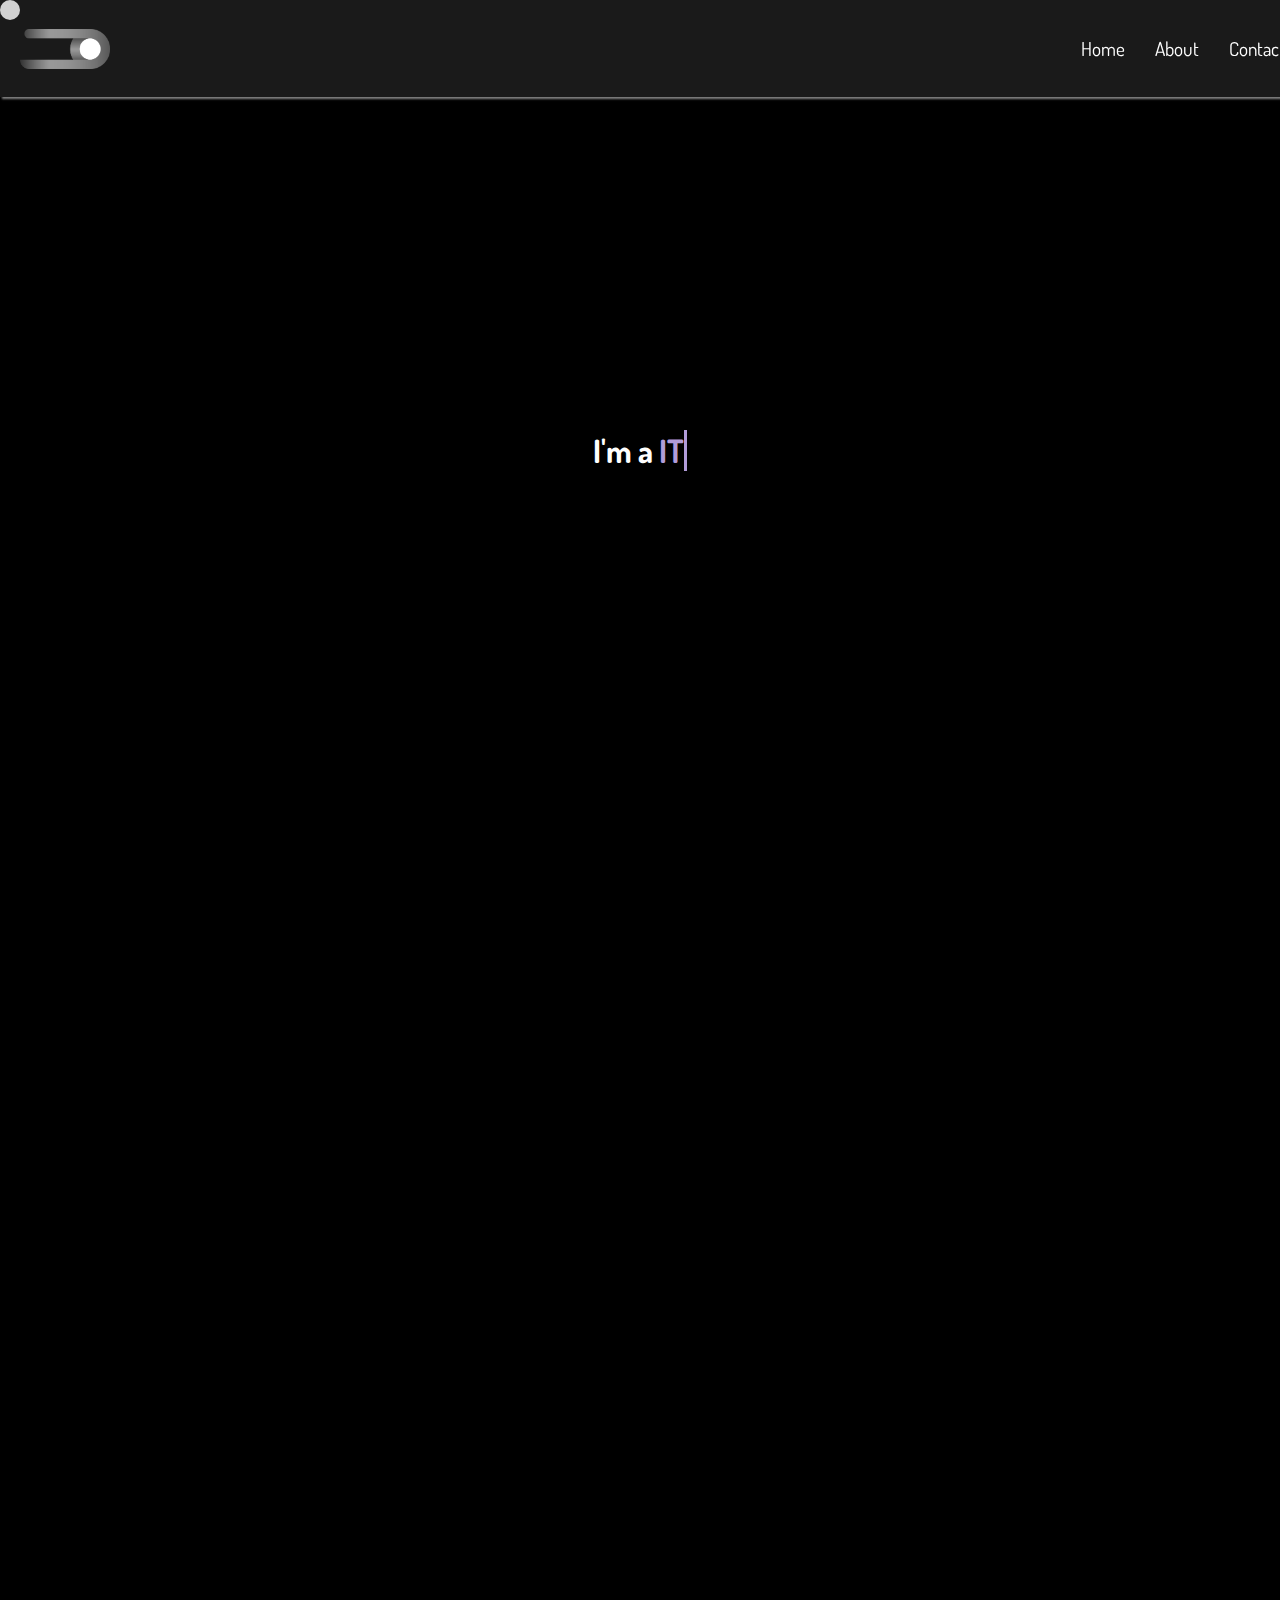
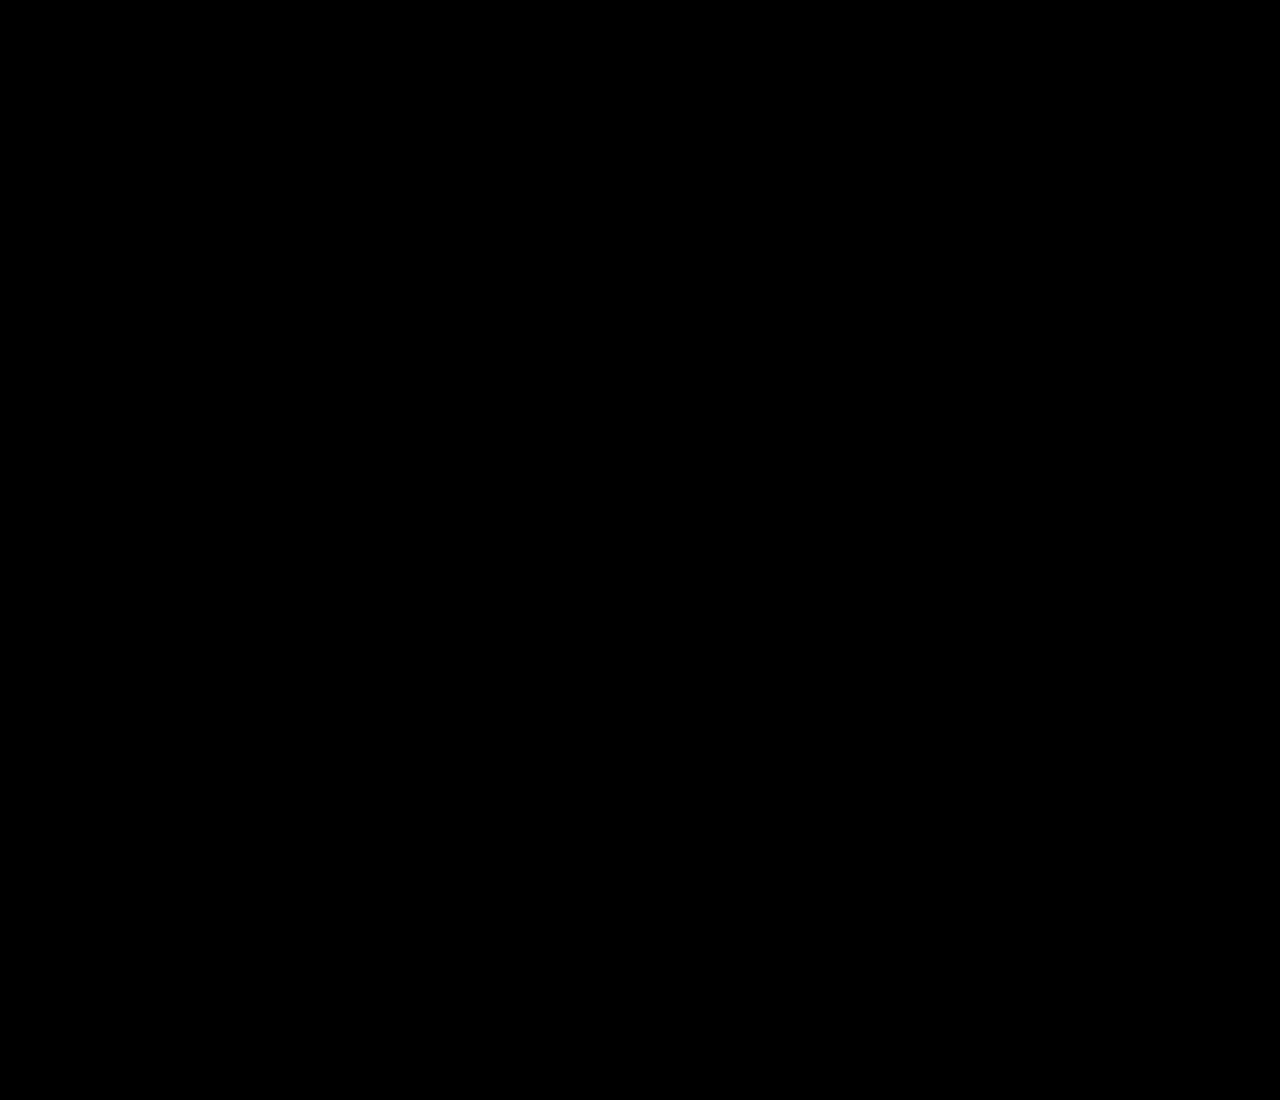
==== index.html @ fe798481 "Update index.html" ====
<!DOCTYPE html>
<html lang="en">
<head>
    <meta charset="UTF-8">
    <meta name="viewport" content="width=device-width, initial-scale=1.0">
    <title>QRN</title>
    <link rel="preconnect" href="https://fonts.googleapis.com">
    <link rel="preconnect" href="https://fonts.gstatic.com" crossorigin>
    <link href="https://fonts.googleapis.com/css2?family=Dosis:wght@200..800&display=swap" rel="stylesheet">
    <link rel="stylesheet" href="styles.css">
</head>
<body>
    <header>
        <img src="Untitled-2.png" alt="QRN Logo" class="logo">
        <nav>
            <ul>
                <li><a href="#section1">Home</a></li>
                <li><a href="#section2">About</a></li>
                <li><a href="#section4">Contact</a></li>
            </ul>
        </nav>
    </header>

    <div class="cursor"></div>

    <section id="section1">
        <div class="content">
            <h1><span class="intro-text">I'm a </span><span class="typing-text"></span></h1>
        </div>
    </section>

    <section id="section2">
        <div class="content">
            <h2>About Us</h2>
            <p>QRN brings you the latest and greatest in gaming technology.</p>
        </div>
    </section>

    <section id="section4">
        <div class="content">
            <h2>Contact Us</h2>
            <p>Get in touch with the QRN team.</p>
        </div>
    </section>

    <script src="scripts.js"></script>
</body>
</html>
---- styles.css ----
body, html {
    margin: 0;
    padding: 0;
    font-family: 'Dosis', sans-serif;
    background: #000; /* Dark background for gaming theme */
    overflow-x: hidden;
}

header {
    background: #1a1a1a;
    color: #fff;
    padding: 20px;
    text-align: center;
    position: fixed;
    width: 100%;
    top: 0;
    z-index: 1000;
    box-shadow: 0 4px 2px -2px gray;
    display: flex;
    align-items: center;
    justify-content: space-between;
}

header .logo {
    height: 40px;
    vertical-align: middle;
    margin-right: 20px;
}

header h1 {
    font-size: 2em;
    margin: 0;
    color: #fff;
}

nav ul {
    list-style: none;
    padding: 0;
    display: flex;
    justify-content: center;
}

nav ul li {
    margin: 0 15px;
}

nav ul li a {
    color: #fff;
    text-decoration: none;
    font-size: 1.2em;
    transition: color 0.3s;
}

nav ul li a:hover {
    color: #f39c12; /* Change color on hover */
}

section {
    height: 100vh;
    display: flex;
    justify-content: center;
    align-items: center;
    transition: background 1s;
    color: #fff;
}

#section1 {
    background: url('background1.jpg') no-repeat center center/cover; /* Background image */
}

#section2 {
    background: url('background2.jpg') no-repeat center center/cover; /* Background image */
}

#section3 {
    background: url('background3.jpg') no-repeat center center/cover; /* Background image */
}

#section4 {
    background: url('background4.jpg') no-repeat center center/cover; /* Background image */
}

.content {
    text-align: center;
}

.content h2 {
    margin: 0;
    font-size: 2.5em;
    opacity: 0;
    transform: translateY(50px);
    transition: all 0.5s ease-in-out;
}

.content p {
    opacity: 0;
    transform: translateY(50px);
    transition: all 0.5s ease-in-out 0.3s;
}

.cursor {
    width: 20px;
    height: 20px;
    background: rgba(255, 255, 255, 0.8);
    border-radius: 50%;
    position: fixed; /* Ensure it's always visible */
    pointer-events: none;
    transform: translate(-50%, -50%);
    transition: transform 0.1s ease-out; /* Smooth bubble-like motion */
    z-index: 1001; /* Ensure cursor is above all elements */
}

/* Typing text animation styles */
.typing-text {
    color: #b19cd9; /* Purple color for the animated text */
    border-right: .1em solid #b19cd9; 
    white-space: nowrap;
    overflow: hidden;
    animation: typing 2s steps(40, end), blink-caret .75s step-end infinite;
}

@keyframes typing {
    from { width: 0; }
    to { width: 100%; }
}

@keyframes blink-caret {
    from, to { border-color: transparent; }
    50% { border-color: #b19cd9; }
}
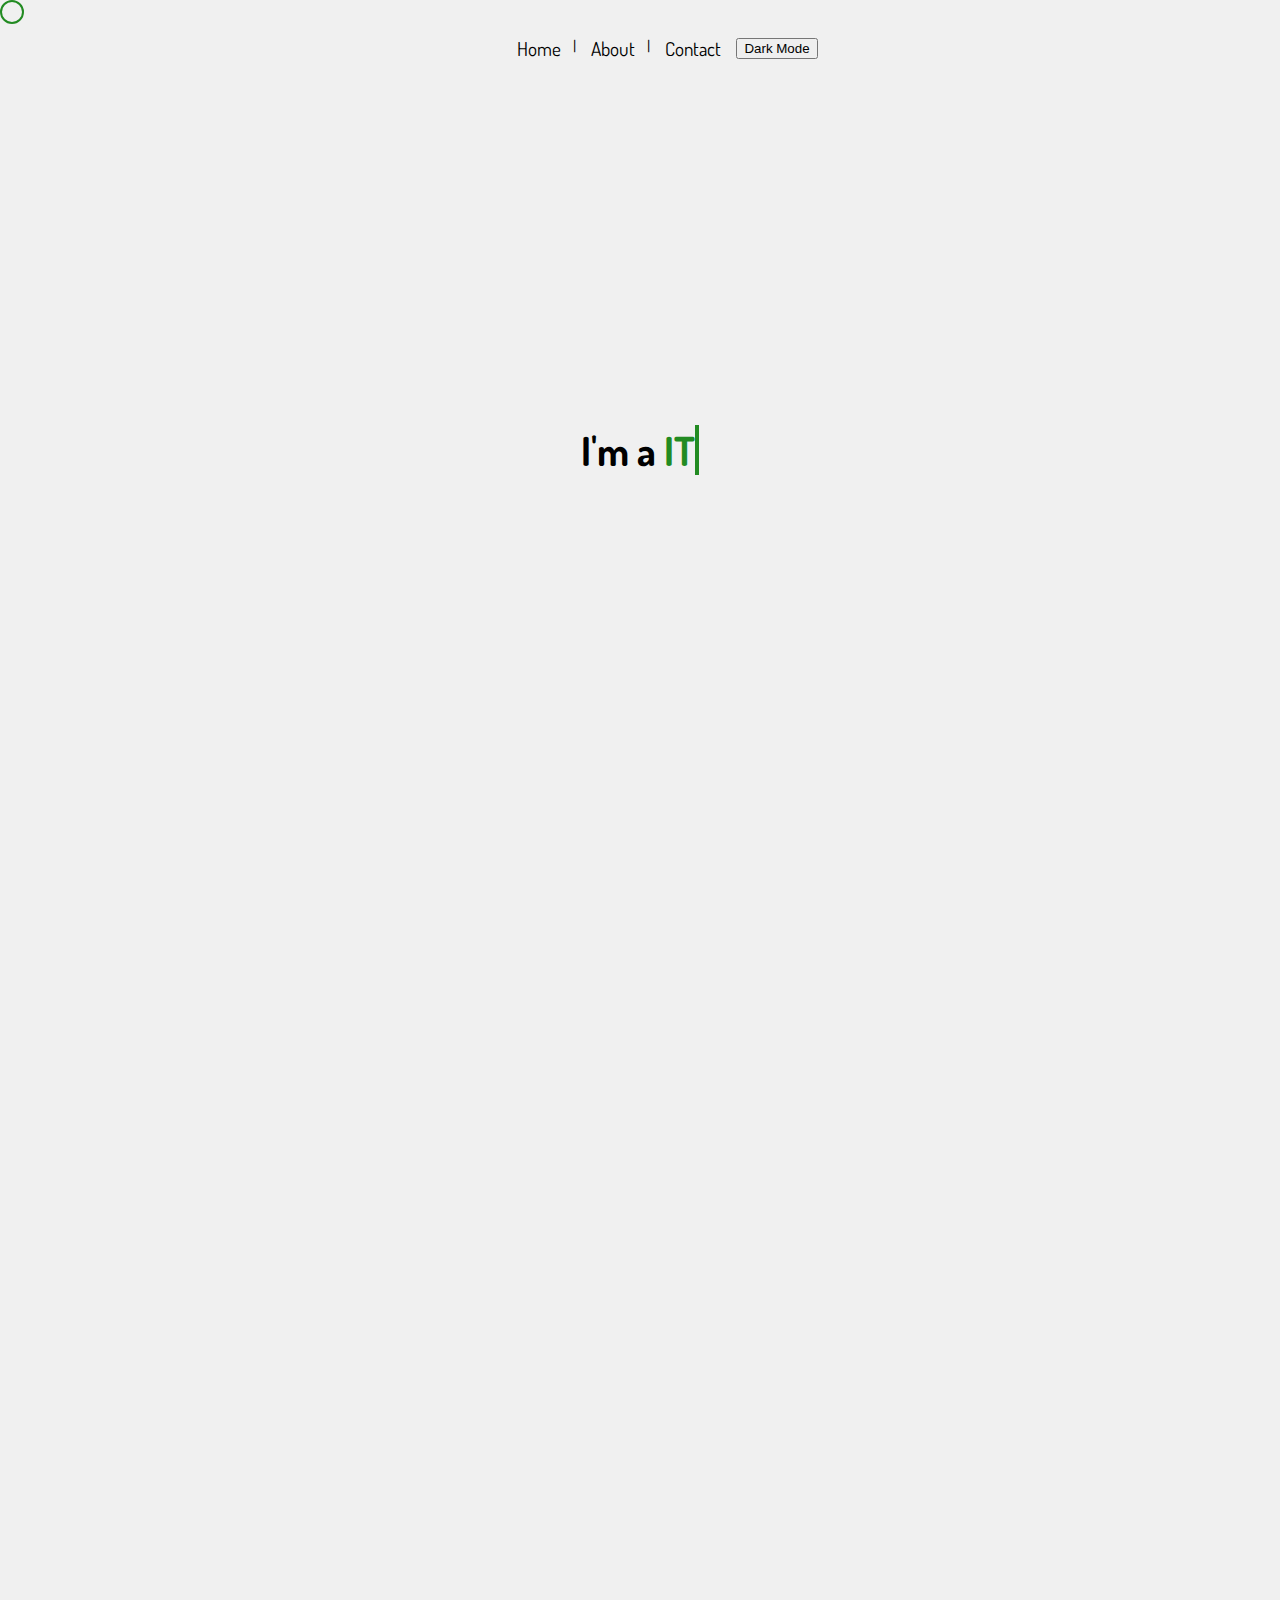
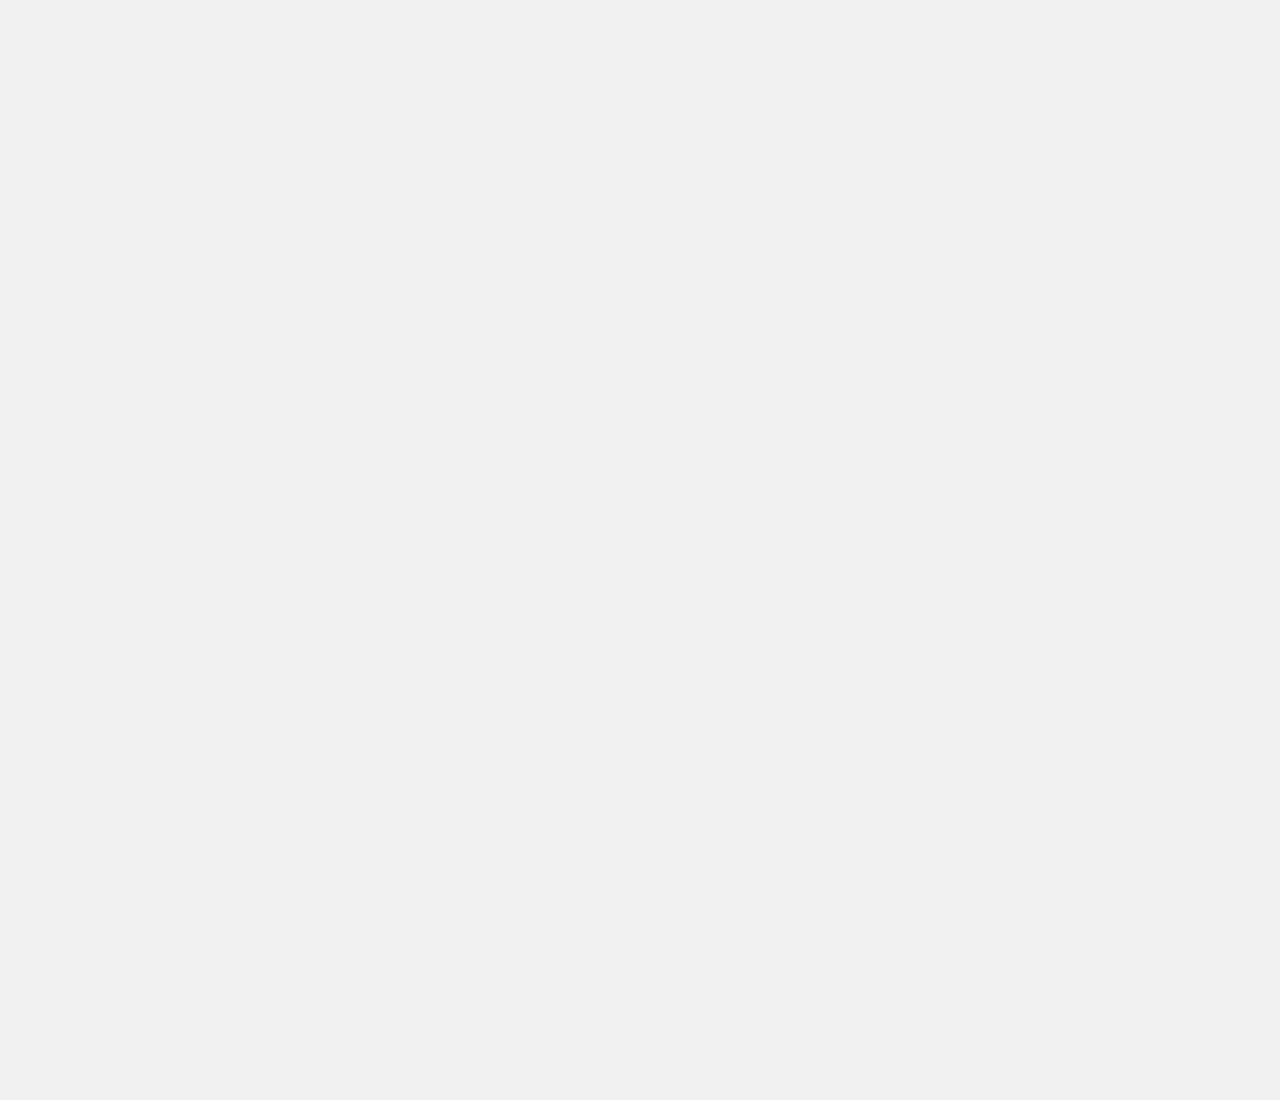
==== commit 45fe8423: "Update index.html" ====
--- a/index.html
+++ b/index.html
@@ -11,7 +11,6 @@
 </head>
 <body>
     <header>
-        <img src="Untitled-2.png" alt="QRN Logo" class="logo">
         <nav>
             <ul>
                 <li><a href="#section1">Home</a></li>
@@ -19,6 +18,7 @@
                 <li><a href="#section4">Contact</a></li>
             </ul>
         </nav>
+        <button id="darkModeToggle">Dark Mode</button>
     </header>
 
     <div class="cursor"></div>
--- a/styles.css
+++ b/styles.css
@@ -2,57 +2,61 @@
     margin: 0;
     padding: 0;
     font-family: 'Dosis', sans-serif;
-    background: #000; /* Dark background for gaming theme */
+    background: #f0f0f0; /* Merge header and body with Light Gray */
+    color: #000; /* Change text color to black */
     overflow-x: hidden;
 }
 
 header {
-    background: #1a1a1a;
-    color: #fff;
+    background: #f0f0f0; /* Match header background with body */
+    color: #000; /* Change text color to black */
     padding: 20px;
     text-align: center;
     position: fixed;
     width: 100%;
     top: 0;
     z-index: 1000;
-    box-shadow: 0 4px 2px -2px gray;
     display: flex;
     align-items: center;
-    justify-content: space-between;
+    justify-content: center; /* Center the navigation links */
 }
 
 header .logo {
     height: 40px;
     vertical-align: middle;
     margin-right: 20px;
-}
-
-header h1 {
-    font-size: 2em;
-    margin: 0;
-    color: #fff;
+    position: absolute; /* Keep the logo at the left side */
+    left: 20px;
 }
 
 nav ul {
     list-style: none;
     padding: 0;
     display: flex;
-    justify-content: center;
+    align-items: center;
 }
 
 nav ul li {
     margin: 0 15px;
+    position: relative;
+}
+
+nav ul li:not(:last-child)::after {
+    content: '|'; /* Add a line between each word */
+    position: absolute;
+    right: -15px;
+    color: #000; /* Line color */
 }
 
 nav ul li a {
-    color: #fff;
+    color: #000; /* Ensure navigation links are black */
     text-decoration: none;
     font-size: 1.2em;
     transition: color 0.3s;
 }
 
 nav ul li a:hover {
-    color: #f39c12; /* Change color on hover */
+    color: #008080; /* Change hover color to Teal */
 }
 
 section {
@@ -61,27 +65,46 @@
     justify-content: center;
     align-items: center;
     transition: background 1s;
-    color: #fff;
+    color: #000; /* Ensure section text is black */
 }
 
 #section1 {
-    background: url('background1.jpg') no-repeat center center/cover; /* Background image */
+    background: #f0f0f0; /* Match section background with body */
 }
 
 #section2 {
-    background: url('background2.jpg') no-repeat center center/cover; /* Background image */
+    background: #f0f0f0; /* Match section background with body */
 }
 
 #section3 {
-    background: url('background3.jpg') no-repeat center center/cover; /* Background image */
+    background: #f0f0f0; /* Match section background with body */
 }
 
 #section4 {
-    background: url('background4.jpg') no-repeat center center/cover; /* Background image */
+    background: #f0f0f0; /* Match section background with body */
 }
 
 .content {
     text-align: center;
+}
+
+.content h1 {
+    font-size: 2.5em; /* Increase size of the "I'm a" and typing text */
+    margin: 0;
+    color: #000; /* Ensure the "I'm a" text is black */
+}
+
+.intro-text {
+    font-size: inherit; /* Ensure intro text inherits the font size from h1 */
+}
+
+.typing-text {
+    font-size: inherit; /* Ensure typing text inherits the font size from h1 */
+    color: #228B22; /* Change typing text color to Teal */
+    border-right: .1em solid #228B22; 
+    white-space: nowrap;
+    overflow: hidden;
+    animation: typing 2s steps(40, end), blink-caret .75s step-end infinite;
 }
 
 .content h2 {
@@ -101,22 +124,14 @@
 .cursor {
     width: 20px;
     height: 20px;
-    background: rgba(255, 255, 255, 0.8);
+    border: 2px solid #228B22; /* Change cursor to outlined circle in Teal */
     border-radius: 50%;
     position: fixed; /* Ensure it's always visible */
     pointer-events: none;
     transform: translate(-50%, -50%);
     transition: transform 0.1s ease-out; /* Smooth bubble-like motion */
     z-index: 1001; /* Ensure cursor is above all elements */
-}
-
-/* Typing text animation styles */
-.typing-text {
-    color: #b19cd9; /* Purple color for the animated text */
-    border-right: .1em solid #b19cd9; 
-    white-space: nowrap;
-    overflow: hidden;
-    animation: typing 2s steps(40, end), blink-caret .75s step-end infinite;
+    background: none; /* Remove the fill inside the circle */
 }
 
 @keyframes typing {
@@ -126,5 +141,5 @@
 
 @keyframes blink-caret {
     from, to { border-color: transparent; }
-    50% { border-color: #b19cd9; }
+    50% { border-color: #228B22; }
 }
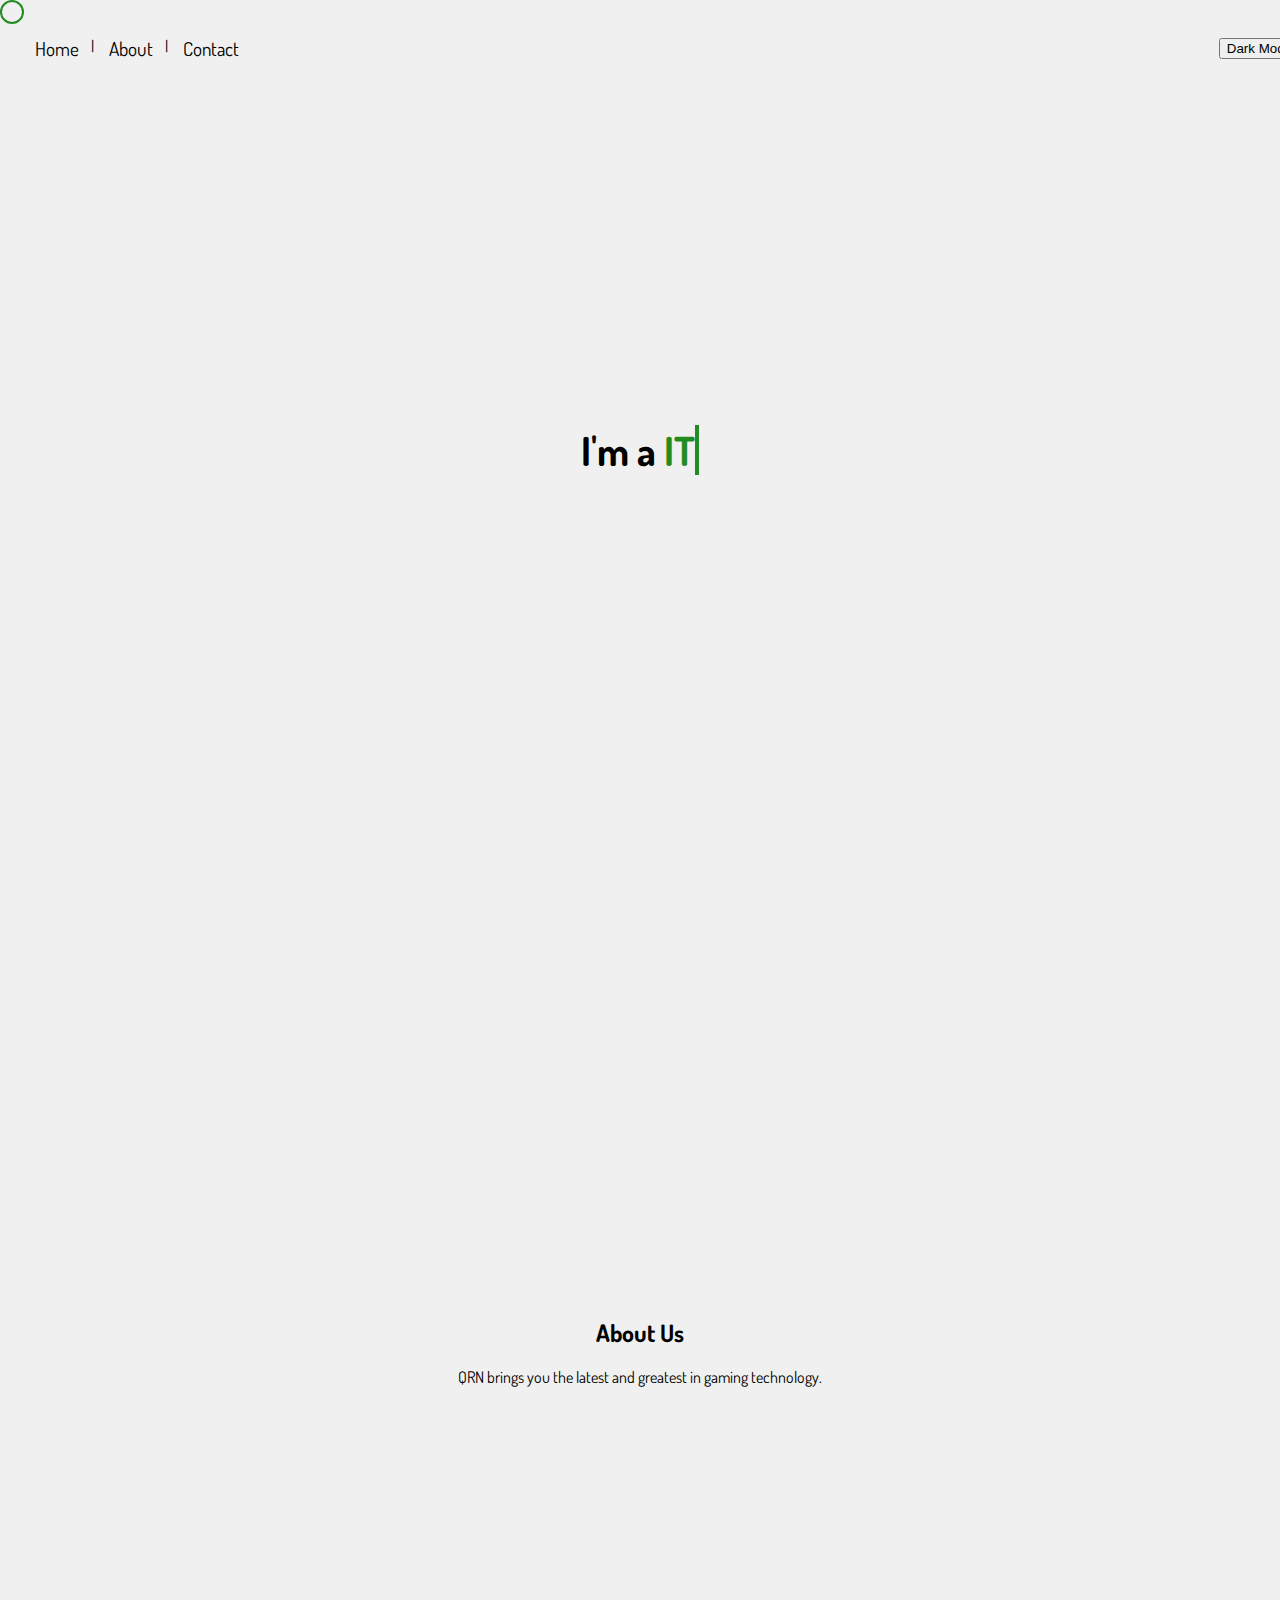
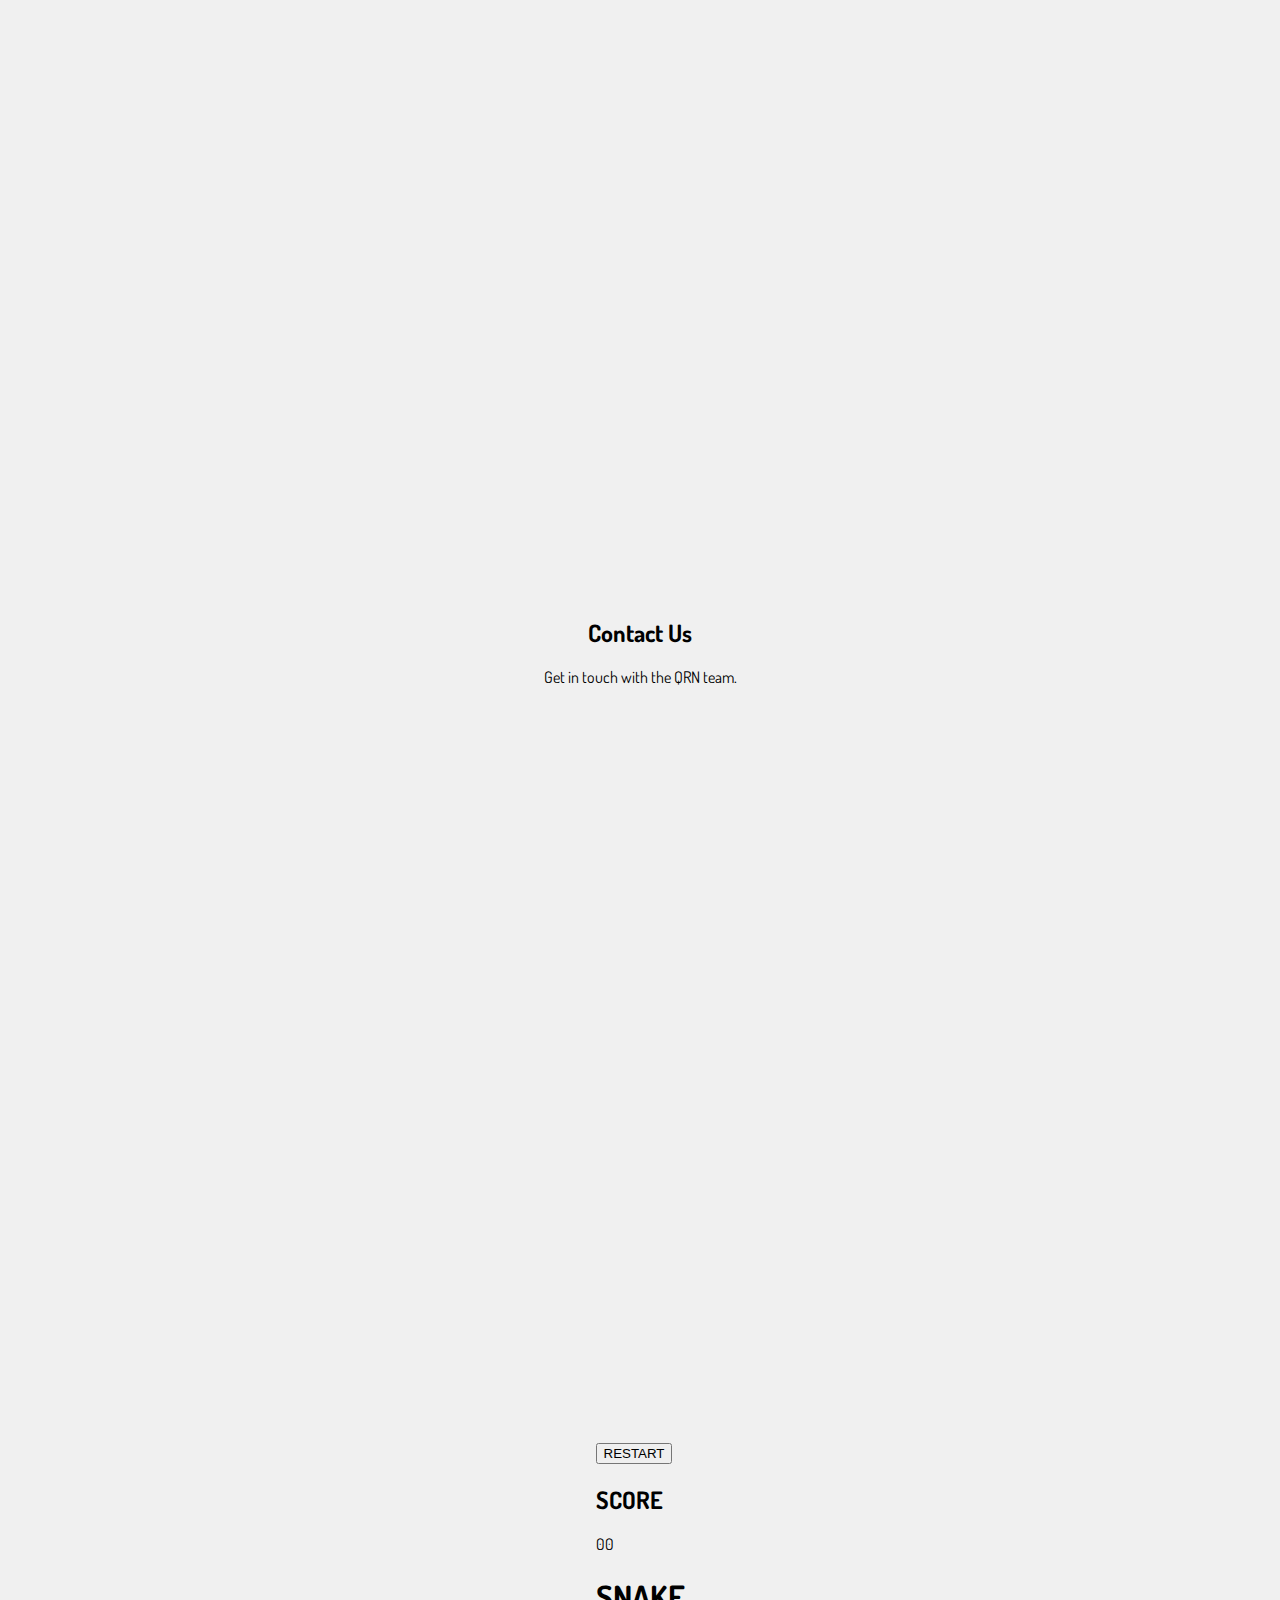
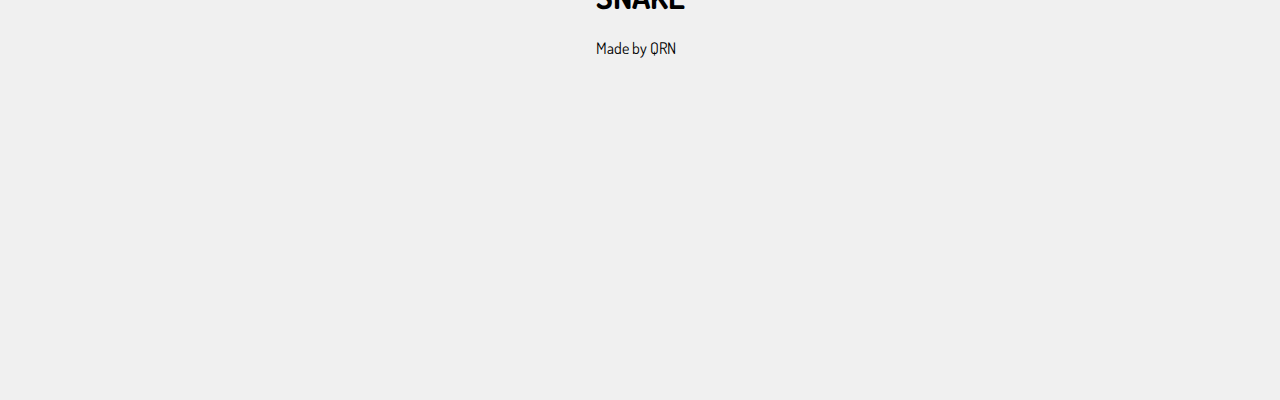
==== commit 566b4837: "Update index.html" ====
--- a/index.html
+++ b/index.html
@@ -8,6 +8,7 @@
     <link rel="preconnect" href="https://fonts.gstatic.com" crossorigin>
     <link href="https://fonts.googleapis.com/css2?family=Dosis:wght@200..800&display=swap" rel="stylesheet">
     <link rel="stylesheet" href="styles.css">
+    <link rel="stylesheet" href="style.css"> <!-- Include game styles -->
 </head>
 <body>
     <header>
@@ -43,6 +44,29 @@
         </div>
     </section>
 
+    <!-- New section for the game -->
+    <section id="section3">
+        <div class="game-container">
+            <div class="container noselect">
+                <div class="wrapper">
+                    <button id="replay">
+                        <i class="fas fa-play"></i>
+                        RESTART
+                    </button>
+                    <div id="canvas"></div>
+                    <div id="ui">
+                        <h2>SCORE</h2>
+                        <span id="score">00</span>
+                    </div>
+                </div>
+                <div id="author">
+                    <h1>SNAKE</h1> <span>Made by QRN</span>
+                </div>
+            </div>
+        </div>
+    </section>
+
     <script src="scripts.js"></script>
+    <script src="Script.js"></script> <!-- Include game scripts -->
 </body>
 </html>
--- a/styles.css
+++ b/styles.css
@@ -5,6 +5,11 @@
     background: #f0f0f0; /* Merge header and body with Light Gray */
     color: #000; /* Change text color to black */
     overflow-x: hidden;
+}
+
+body.dark-mode {
+    background: #121212; /* Dark background */
+    color: #ffffff; /* Light text */
 }
 
 header {
@@ -18,45 +23,50 @@
     z-index: 1000;
     display: flex;
     align-items: center;
-    justify-content: center; /* Center the navigation links */
+    justify-content: space-between; /* Adjust space for button */
 }
 
-header .logo {
-    height: 40px;
-    vertical-align: middle;
-    margin-right: 20px;
-    position: absolute; /* Keep the logo at the left side */
-    left: 20px;
+header.dark-mode {
+    background: #1e1e1e; /* Darker header background */
+    color: #ffffff; /* Light text */
 }
 
-nav ul {
+header nav ul {
     list-style: none;
     padding: 0;
     display: flex;
     align-items: center;
 }
 
-nav ul li {
+header nav ul li {
     margin: 0 15px;
     position: relative;
 }
 
-nav ul li:not(:last-child)::after {
+header nav ul li:not(:last-child)::after {
     content: '|'; /* Add a line between each word */
     position: absolute;
     right: -15px;
     color: #000; /* Line color */
 }
 
-nav ul li a {
+header.dark-mode nav ul li:not(:last-child)::after {
+    color: #ffffff; /* Light line color */
+}
+
+header nav ul li a {
     color: #000; /* Ensure navigation links are black */
     text-decoration: none;
     font-size: 1.2em;
     transition: color 0.3s;
 }
 
-nav ul li a:hover {
+header nav ul li a:hover {
     color: #008080; /* Change hover color to Teal */
+}
+
+header.dark-mode nav ul li a {
+    color: #ffffff; /* Ensure navigation links are white */
 }
 
 section {
@@ -66,6 +76,11 @@
     align-items: center;
     transition: background 1s;
     color: #000; /* Ensure section text is black */
+}
+
+body.dark-mode section {
+    background: #121212; /* Darker section background */
+    color: #ffffff; /* Light text */
 }
 
 #section1 {
@@ -84,14 +99,27 @@
     background: #f0f0f0; /* Match section background with body */
 }
 
+body.dark-mode #section1,
+body.dark-mode #section2,
+body.dark-mode #section3,
+body.dark-mode #section4 {
+    background: #121212; /* Darker section background */
+    color: #ffffff; /* Light text */
+}
+
 .content {
     text-align: center;
+    color: inherit; /* Ensure text inherits the body color */
 }
 
 .content h1 {
     font-size: 2.5em; /* Increase size of the "I'm a" and typing text */
     margin: 0;
-    color: #000; /* Ensure the "I'm a" text is black */
+    color: inherit; /* Ensure the "I'm a" text is the same as the body color */
+}
+
+body.dark-mode .content h1 {
+    color: inherit; /* Ensure the "I'm a" text is the same as the body color */
 }
 
 .intro-text {
@@ -107,18 +135,18 @@
     animation: typing 2s steps(40, end), blink-caret .75s step-end infinite;
 }
 
-.content h2 {
-    margin: 0;
-    font-size: 2.5em;
-    opacity: 0;
-    transform: translateY(50px);
-    transition: all 0.5s ease-in-out;
+body.dark-mode .typing-text {
+    color: #80ff80; /* Light green text */
+    border-right: .1em solid #80ff80; /* Light green border */
 }
 
-.content p {
-    opacity: 0;
-    transform: translateY(50px);
-    transition: all 0.5s ease-in-out 0.3s;
+.content h2, .content p {
+    color: inherit; /* Ensure h2 and p inherit the body color */
+}
+
+body.dark-mode .content h2,
+body.dark-mode .content p {
+    color: inherit; /* Ensure h2 and p inherit the body color */
 }
 
 .cursor {
@@ -134,6 +162,10 @@
     background: none; /* Remove the fill inside the circle */
 }
 
+body.dark-mode .cursor {
+    border: 2px solid #80ff80; /* Light green border in dark mode */
+}
+
 @keyframes typing {
     from { width: 0; }
     to { width: 100%; }
@@ -143,3 +175,8 @@
     from, to { border-color: transparent; }
     50% { border-color: #228B22; }
 }
+
+body.dark-mode @keyframes blink-caret {
+    from, to { border-color: transparent; }
+    50% { border-color: #80ff80; }
+}
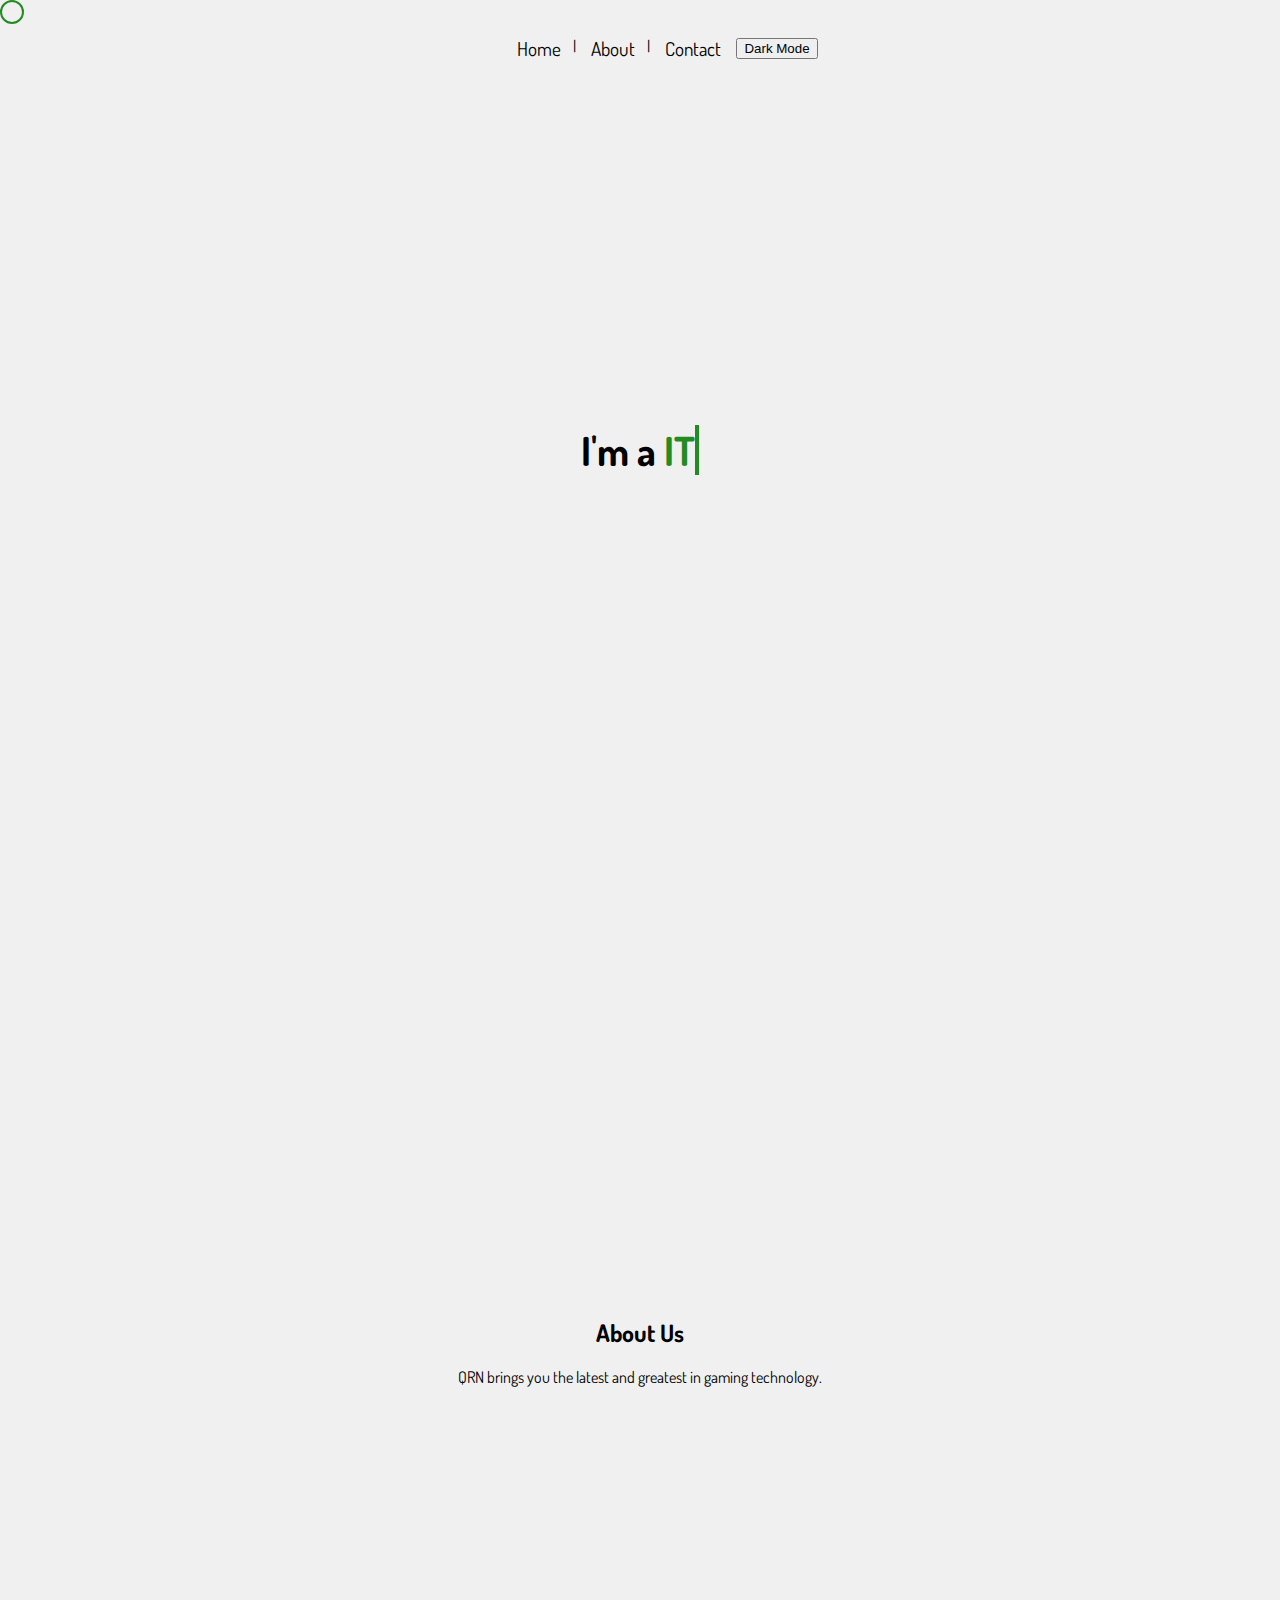
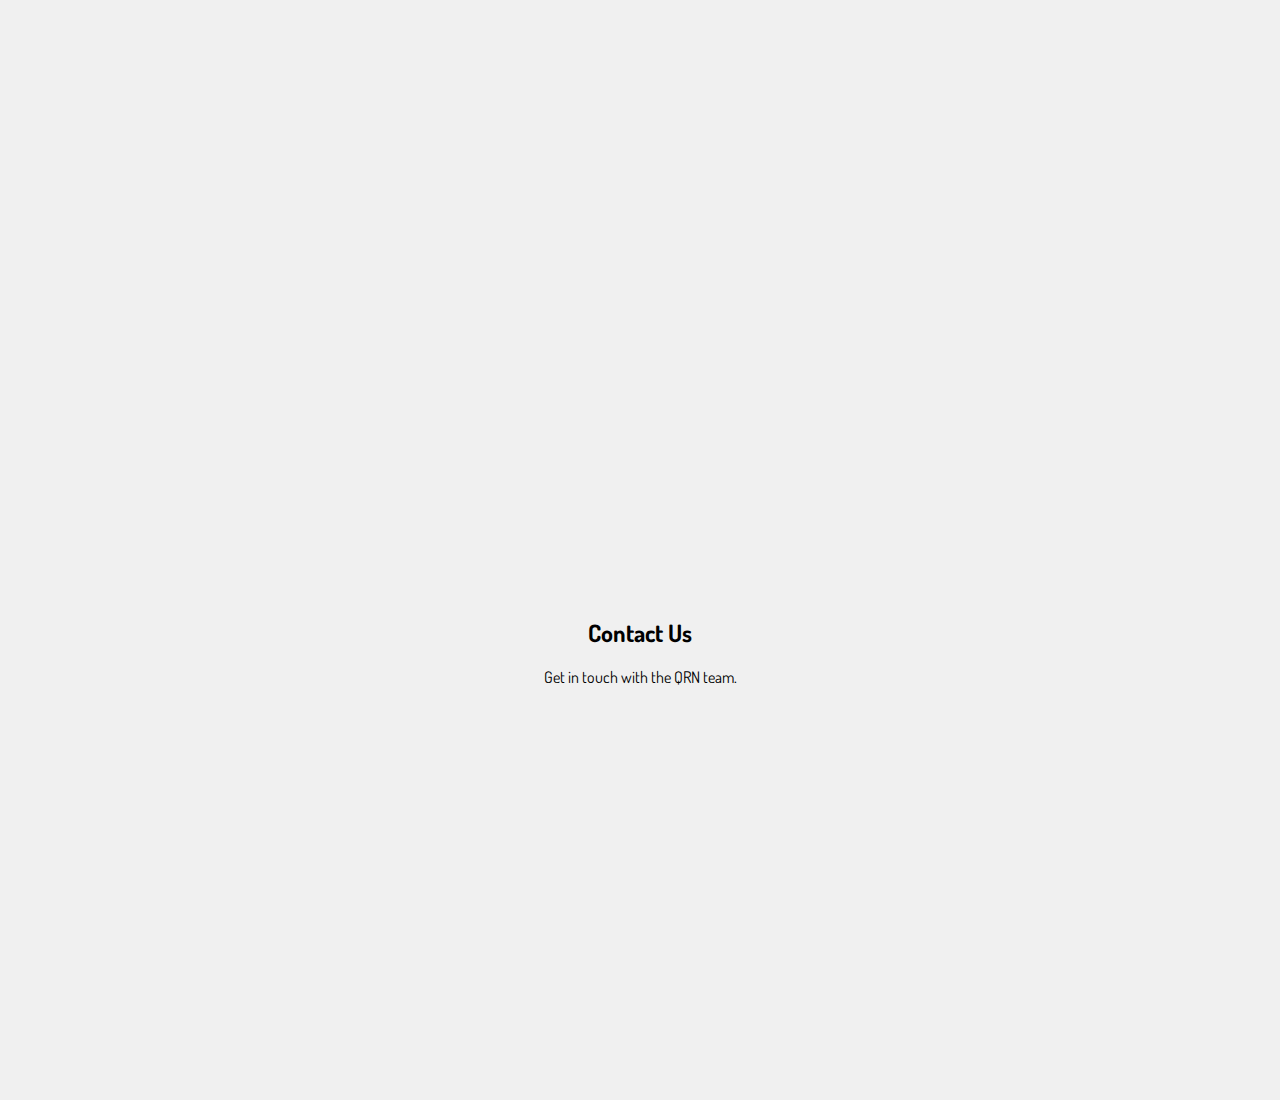
==== commit 4d9737e3: "Update index.html" ====
--- a/index.html
+++ b/index.html
@@ -8,7 +8,6 @@
     <link rel="preconnect" href="https://fonts.gstatic.com" crossorigin>
     <link href="https://fonts.googleapis.com/css2?family=Dosis:wght@200..800&display=swap" rel="stylesheet">
     <link rel="stylesheet" href="styles.css">
-    <link rel="stylesheet" href="style.css"> <!-- Include game styles -->
 </head>
 <body>
     <header>
@@ -44,29 +43,6 @@
         </div>
     </section>
 
-    <!-- New section for the game -->
-    <section id="section3">
-        <div class="game-container">
-            <div class="container noselect">
-                <div class="wrapper">
-                    <button id="replay">
-                        <i class="fas fa-play"></i>
-                        RESTART
-                    </button>
-                    <div id="canvas"></div>
-                    <div id="ui">
-                        <h2>SCORE</h2>
-                        <span id="score">00</span>
-                    </div>
-                </div>
-                <div id="author">
-                    <h1>SNAKE</h1> <span>Made by QRN</span>
-                </div>
-            </div>
-        </div>
-    </section>
-
     <script src="scripts.js"></script>
-    <script src="Script.js"></script> <!-- Include game scripts -->
 </body>
 </html>
--- a/styles.css
+++ b/styles.css
@@ -2,19 +2,19 @@
     margin: 0;
     padding: 0;
     font-family: 'Dosis', sans-serif;
-    background: #f0f0f0; /* Merge header and body with Light Gray */
-    color: #000; /* Change text color to black */
+    background: #f0f0f0;
+    color: #000;
     overflow-x: hidden;
 }
 
 body.dark-mode {
-    background: #121212; /* Dark background */
-    color: #ffffff; /* Light text */
+    background: #121212;
+    color: #ffffff;
 }
 
 header {
-    background: #f0f0f0; /* Match header background with body */
-    color: #000; /* Change text color to black */
+    background: #f0f0f0;
+    color: #000;
     padding: 20px;
     text-align: center;
     position: fixed;
@@ -23,12 +23,12 @@
     z-index: 1000;
     display: flex;
     align-items: center;
-    justify-content: space-between; /* Adjust space for button */
+    justify-content: center; /* Center the navigation */
 }
 
 header.dark-mode {
-    background: #1e1e1e; /* Darker header background */
-    color: #ffffff; /* Light text */
+    background: #1e1e1e;
+    color: #ffffff;
 }
 
 header nav ul {
@@ -36,6 +36,7 @@
     padding: 0;
     display: flex;
     align-items: center;
+    justify-content: center; /* Center the items within the nav */
 }
 
 header nav ul li {
@@ -44,29 +45,29 @@
 }
 
 header nav ul li:not(:last-child)::after {
-    content: '|'; /* Add a line between each word */
+    content: '|';
     position: absolute;
     right: -15px;
-    color: #000; /* Line color */
+    color: #000;
 }
 
 header.dark-mode nav ul li:not(:last-child)::after {
-    color: #ffffff; /* Light line color */
+    color: #ffffff;
 }
 
 header nav ul li a {
-    color: #000; /* Ensure navigation links are black */
+    color: #000;
     text-decoration: none;
     font-size: 1.2em;
     transition: color 0.3s;
 }
 
 header nav ul li a:hover {
-    color: #008080; /* Change hover color to Teal */
+    color: #008080;
 }
 
 header.dark-mode nav ul li a {
-    color: #ffffff; /* Ensure navigation links are white */
+    color: #ffffff;
 }
 
 section {
@@ -75,95 +76,82 @@
     justify-content: center;
     align-items: center;
     transition: background 1s;
-    color: #000; /* Ensure section text is black */
+    color: #000;
 }
 
 body.dark-mode section {
-    background: #121212; /* Darker section background */
-    color: #ffffff; /* Light text */
+    background: #121212;
+    color: #ffffff;
 }
 
-#section1 {
-    background: #f0f0f0; /* Match section background with body */
-}
-
-#section2 {
-    background: #f0f0f0; /* Match section background with body */
-}
-
-#section3 {
-    background: #f0f0f0; /* Match section background with body */
-}
-
-#section4 {
-    background: #f0f0f0; /* Match section background with body */
+#section1, #section2, #section4 {
+    background: #f0f0f0;
 }
 
 body.dark-mode #section1,
 body.dark-mode #section2,
-body.dark-mode #section3,
 body.dark-mode #section4 {
-    background: #121212; /* Darker section background */
-    color: #ffffff; /* Light text */
+    background: #121212;
+    color: #ffffff;
 }
 
 .content {
     text-align: center;
-    color: inherit; /* Ensure text inherits the body color */
+    color: inherit;
 }
 
 .content h1 {
-    font-size: 2.5em; /* Increase size of the "I'm a" and typing text */
+    font-size: 2.5em;
     margin: 0;
-    color: inherit; /* Ensure the "I'm a" text is the same as the body color */
+    color: inherit;
 }
 
 body.dark-mode .content h1 {
-    color: inherit; /* Ensure the "I'm a" text is the same as the body color */
+    color: inherit;
 }
 
 .intro-text {
-    font-size: inherit; /* Ensure intro text inherits the font size from h1 */
+    font-size: inherit;
 }
 
 .typing-text {
-    font-size: inherit; /* Ensure typing text inherits the font size from h1 */
-    color: #228B22; /* Change typing text color to Teal */
-    border-right: .1em solid #228B22; 
+    font-size: inherit;
+    color: #228B22;
+    border-right: .1em solid #228B22;
     white-space: nowrap;
     overflow: hidden;
     animation: typing 2s steps(40, end), blink-caret .75s step-end infinite;
 }
 
 body.dark-mode .typing-text {
-    color: #80ff80; /* Light green text */
-    border-right: .1em solid #80ff80; /* Light green border */
+    color: #80ff80;
+    border-right: .1em solid #80ff80;
 }
 
 .content h2, .content p {
-    color: inherit; /* Ensure h2 and p inherit the body color */
+    color: inherit;
 }
 
 body.dark-mode .content h2,
 body.dark-mode .content p {
-    color: inherit; /* Ensure h2 and p inherit the body color */
+    color: inherit;
 }
 
 .cursor {
     width: 20px;
     height: 20px;
-    border: 2px solid #228B22; /* Change cursor to outlined circle in Teal */
+    border: 2px solid #228B22;
     border-radius: 50%;
-    position: fixed; /* Ensure it's always visible */
+    position: fixed;
     pointer-events: none;
     transform: translate(-50%, -50%);
-    transition: transform 0.1s ease-out; /* Smooth bubble-like motion */
-    z-index: 1001; /* Ensure cursor is above all elements */
-    background: none; /* Remove the fill inside the circle */
+    transition: transform 0.1s ease-out;
+    z-index: 1001;
+    background: none;
 }
 
 body.dark-mode .cursor {
-    border: 2px solid #80ff80; /* Light green border in dark mode */
+    border: 2px solid #80ff80;
 }
 
 @keyframes typing {
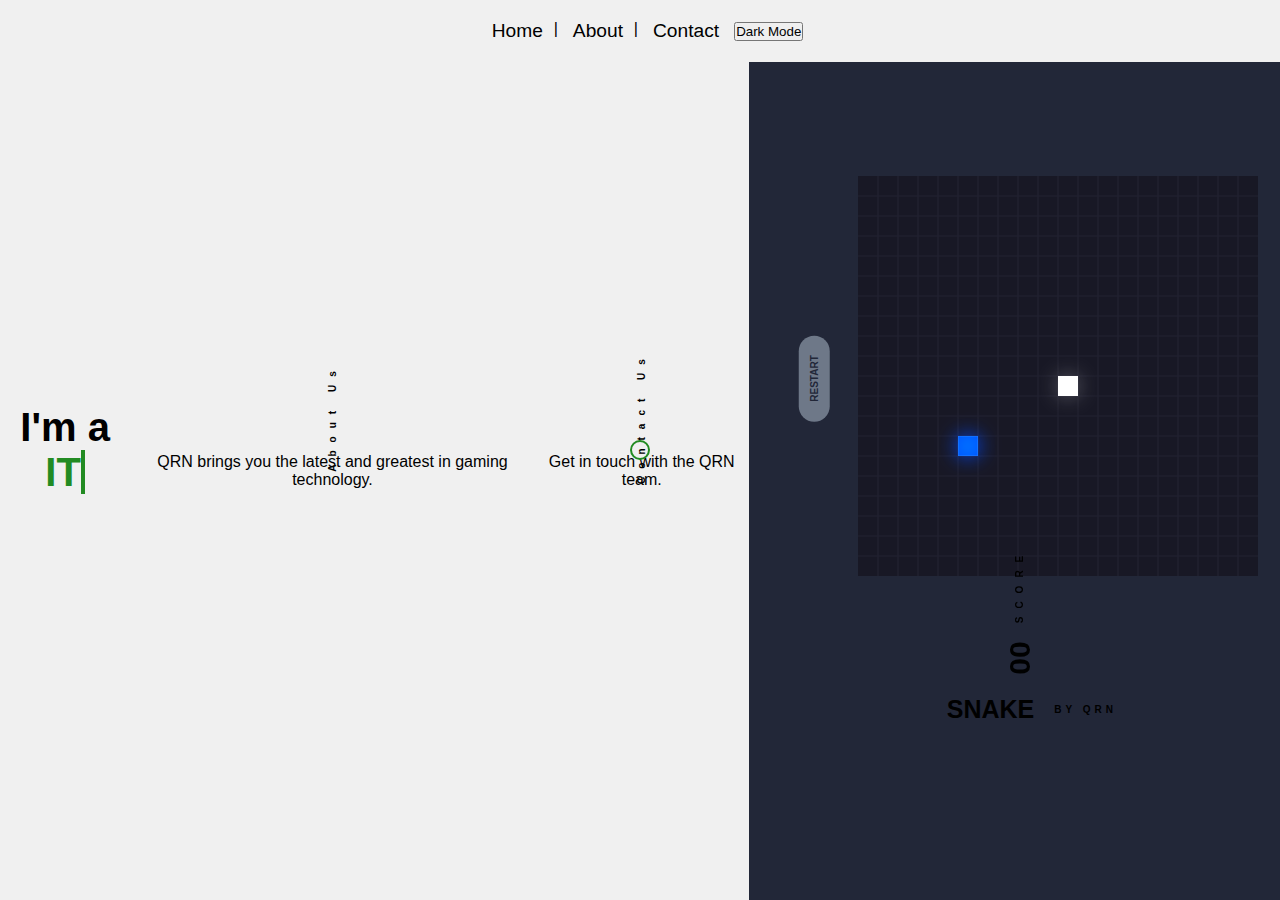
==== commit 884e90c0: "Update index.html" ====
--- a/index.html
+++ b/index.html
@@ -8,6 +8,7 @@
     <link rel="preconnect" href="https://fonts.gstatic.com" crossorigin>
     <link href="https://fonts.googleapis.com/css2?family=Dosis:wght@200..800&display=swap" rel="stylesheet">
     <link rel="stylesheet" href="styles.css">
+    <link rel="stylesheet" href="style.sanke.css">
 </head>
 <body>
     <header>
@@ -43,6 +44,25 @@
         </div>
     </section>
 
+    <section id="section5">
+        <div class="container noselect">
+            <div class="wrapper">
+                <button id="replay">
+                    <i class="fas fa-play"></i> RESTART
+                </button>
+                <div id="canvas"></div>
+                <div id="ui">
+                    <h2>SCORE</h2>
+                    <span id="score">00</span>
+                </div>
+            </div>
+            <div id="author">
+                <h1>SNAKE</h1> <span>by QRN</span>
+            </div>
+        </div>
+    </section>
+
     <script src="scripts.js"></script>
+    <script src="Script.snake.js"></script>
 </body>
 </html>
--- a/style.sanke.css
+++ b/style.sanke.css
@@ -0,0 +1,127 @@
+@font-face {
+  font-family: "game";
+  src: url("https://fonts.googleapis.com/css2?family=Poppins:wght@500;800&display=swap");
+}
+* {
+  padding: 0;
+  margin: 0;
+  box-sizing: border-box;
+}
+button:focus {
+  outline: 0;
+}
+
+html,
+body {
+  height: 100%;
+  font-family: "Poppins", sans-serif;
+  color: #6e7888;
+}
+body {
+  background-color: #222738;
+  display: flex;
+  justify-content: center;
+  align-items: center;
+  color: #6e7888;
+}
+canvas {
+  background-color: #181825;
+}
+.container {
+  display: flex;
+  width: 100%;
+  height: 100%;
+  flex-flow: column wrap;
+  justify-content: center;
+  align-items: center;
+}
+#ui {
+  display: flex;
+  align-items: center;
+  font-size: 10px;
+  flex-flow: column;
+  margin-left: 10px;
+}
+h2 {
+  font-weight: 900;
+  font-size: 10px;
+  letter-spacing: 8px;
+  margin-bottom: 30px;
+  transform: rotate(270deg);
+}
+#score {
+  margin-top: 20px;
+  font-size: 30px;
+  font-weight: 800;
+  transform: rotate(-90deg);
+}
+.noselect {
+  user-select: none;
+}
+#replay {
+  font-size: 10px;
+  padding: 10px 20px;
+  background: #6e7888;
+  border: none;
+  color: #222738;
+  border-radius: 40px;
+  font-weight: 800;
+  transform: rotate(270deg);
+  cursor: pointer;
+  transition: all 200ms cubic-bezier(0.4, 0, 0.2, 1);
+}
+#replay:hover {
+  background: #a6aab5;
+  background: #4cffd7;
+  transition: all 200ms cubic-bezier(0.4, 0, 0.2, 1);
+}
+#replay svg {
+  margin-right: 8px;
+}
+@media (max-width: 600px) {
+  #replay {
+    margin-bottom: 20px;
+  }
+  #replay,
+  h2 {
+    transform: rotate(0deg);
+  }
+  #ui {
+    flex-flow: row wrap;
+    margin-bottom: 20px;
+  }
+  #score {
+    margin-top: 0;
+    margin-left: 20px;
+  }
+  .container {
+    flex-flow: column wrap;
+  }
+}
+#author {
+  width: 100%;
+  bottom: 40px;
+  display: inline-flex;
+  align-items: center;
+  justify-content: center;
+  font-weight: 600;
+  color: inherit;
+  text-transform: uppercase;
+  padding-left: 35px;
+}
+#author span {
+  font-size: 10px;
+  margin-left: 20px;
+  color: inherit;
+  letter-spacing: 4px;
+}
+#author h1 {
+  font-size: 25px;
+}
+.wrapper {
+  display: flex;
+  flex-flow: row wrap;
+  justify-content: center;
+  align-items: center;
+  margin-bottom: 20px;
+}
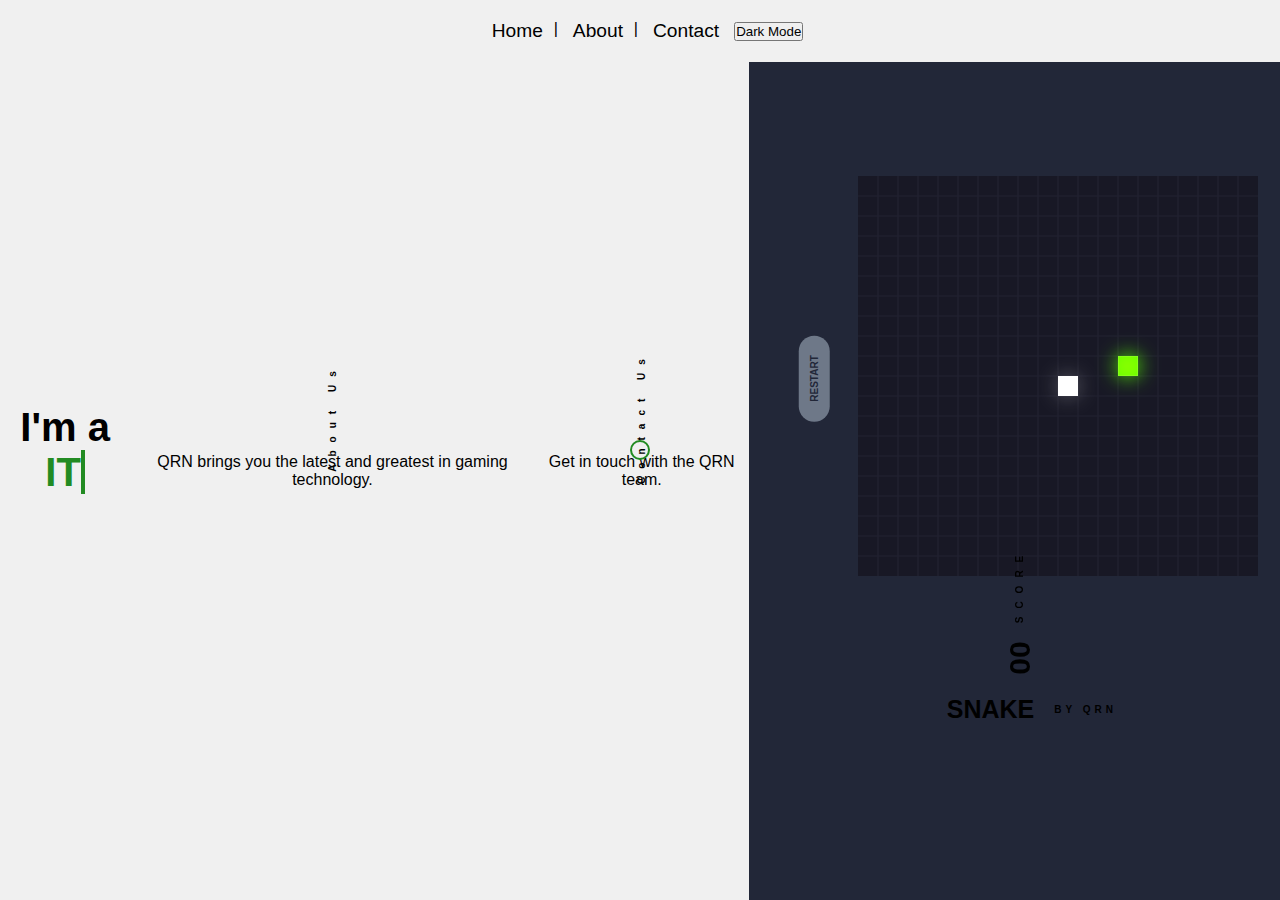
==== commit dd014914: "Update index.html" ====
--- a/index.html
+++ b/index.html
@@ -45,7 +45,7 @@
     </section>
 
     <section id="section5">
-        <div class="container noselect">
+        <div class="snake-game-container noselect">
             <div class="wrapper">
                 <button id="replay">
                     <i class="fas fa-play"></i> RESTART
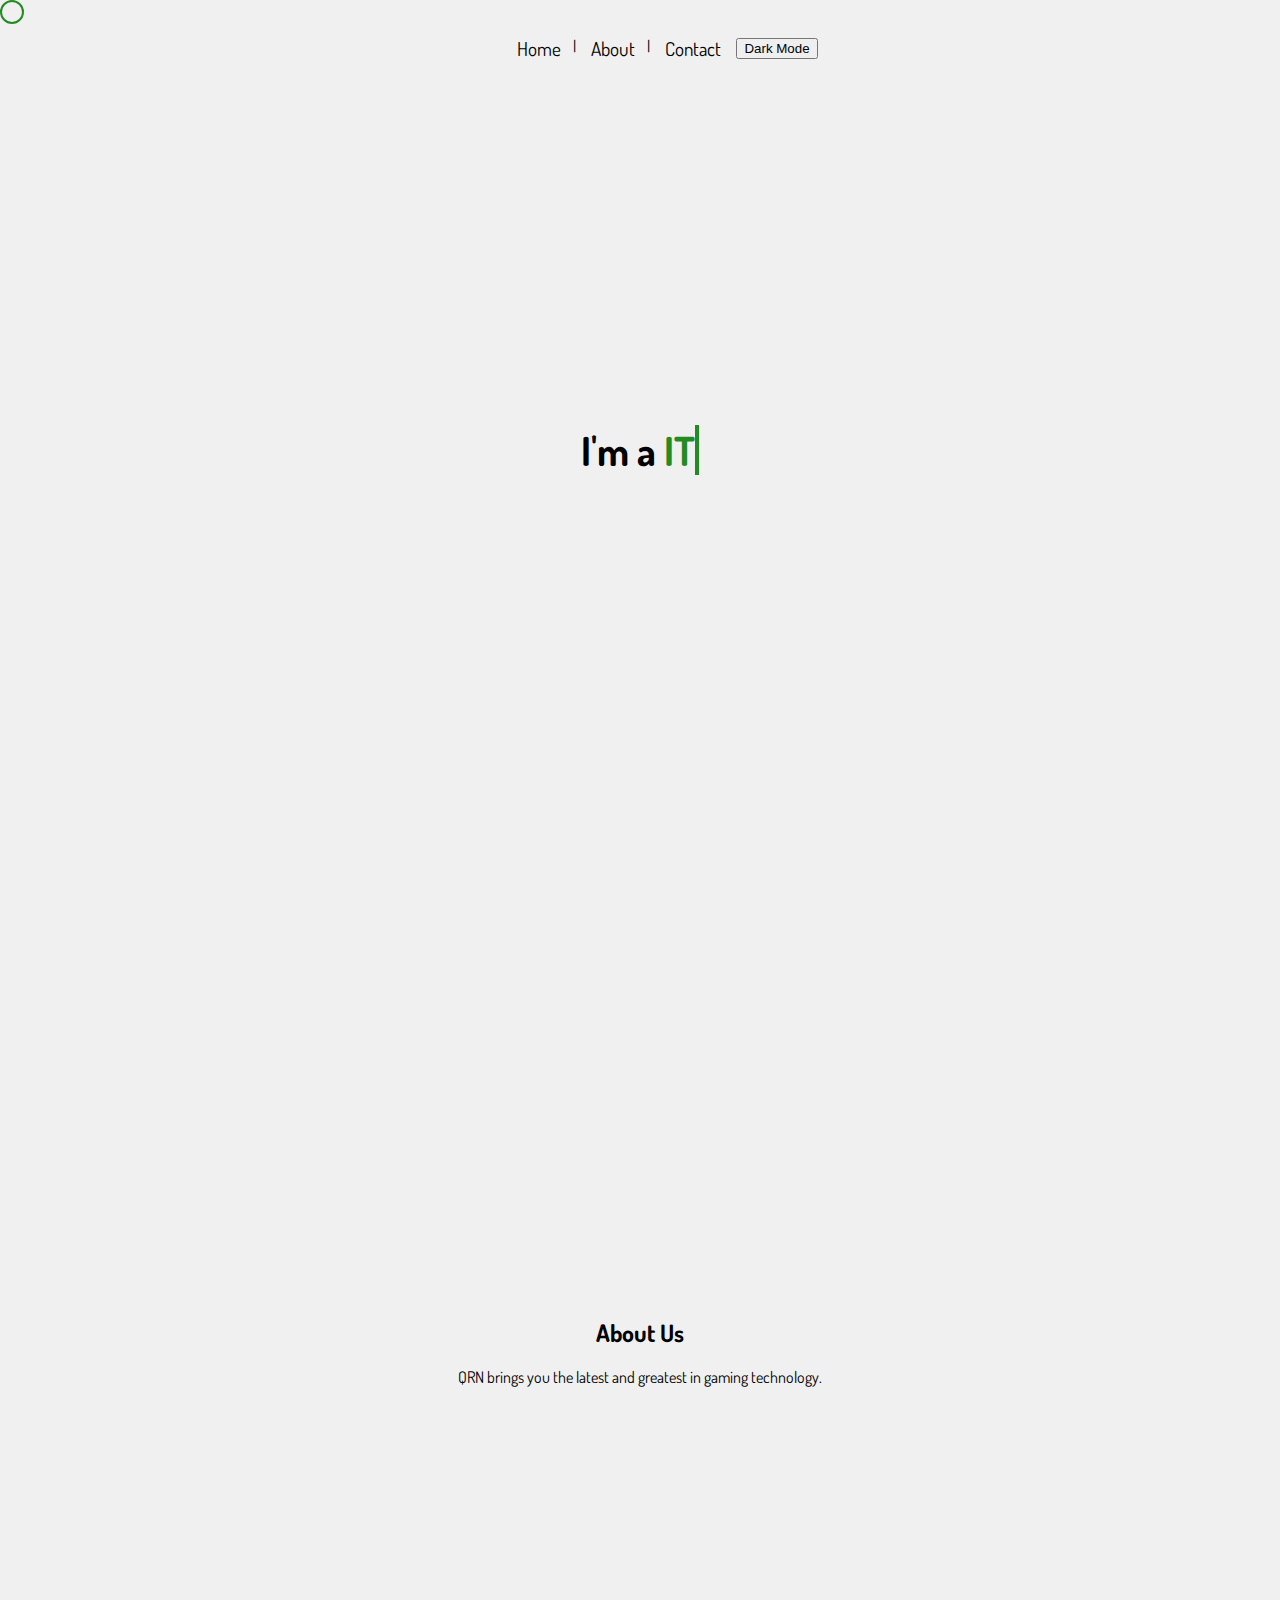
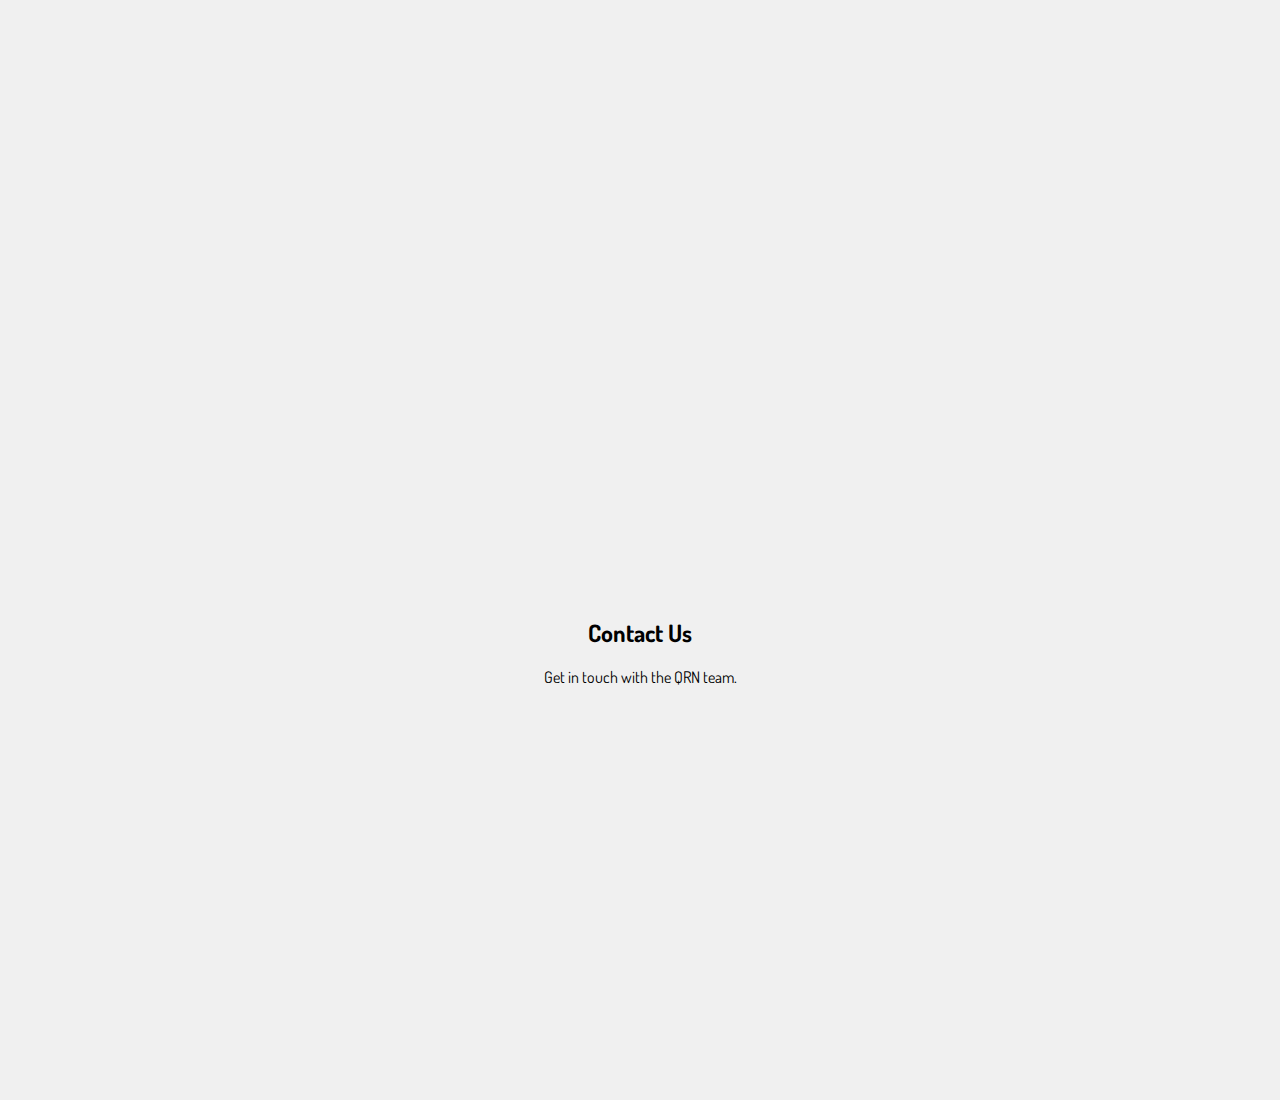
==== commit 7ec6e56b: "Update index.html" ====
--- a/index.html
+++ b/index.html
@@ -8,7 +8,6 @@
     <link rel="preconnect" href="https://fonts.gstatic.com" crossorigin>
     <link href="https://fonts.googleapis.com/css2?family=Dosis:wght@200..800&display=swap" rel="stylesheet">
     <link rel="stylesheet" href="styles.css">
-    <link rel="stylesheet" href="style.sanke.css">
 </head>
 <body>
     <header>
@@ -44,25 +43,6 @@
         </div>
     </section>
 
-    <section id="section5">
-        <div class="snake-game-container noselect">
-            <div class="wrapper">
-                <button id="replay">
-                    <i class="fas fa-play"></i> RESTART
-                </button>
-                <div id="canvas"></div>
-                <div id="ui">
-                    <h2>SCORE</h2>
-                    <span id="score">00</span>
-                </div>
-            </div>
-            <div id="author">
-                <h1>SNAKE</h1> <span>by QRN</span>
-            </div>
-        </div>
-    </section>
-
     <script src="scripts.js"></script>
-    <script src="Script.snake.js"></script>
 </body>
 </html>
--- a/styles.css
+++ b/styles.css
@@ -168,3 +168,9 @@
     from, to { border-color: transparent; }
     50% { border-color: #80ff80; }
 }
+
+#section5 {
+    display: flex;
+    justify-content: center;
+    align-items: center;
+    padding: 50px 
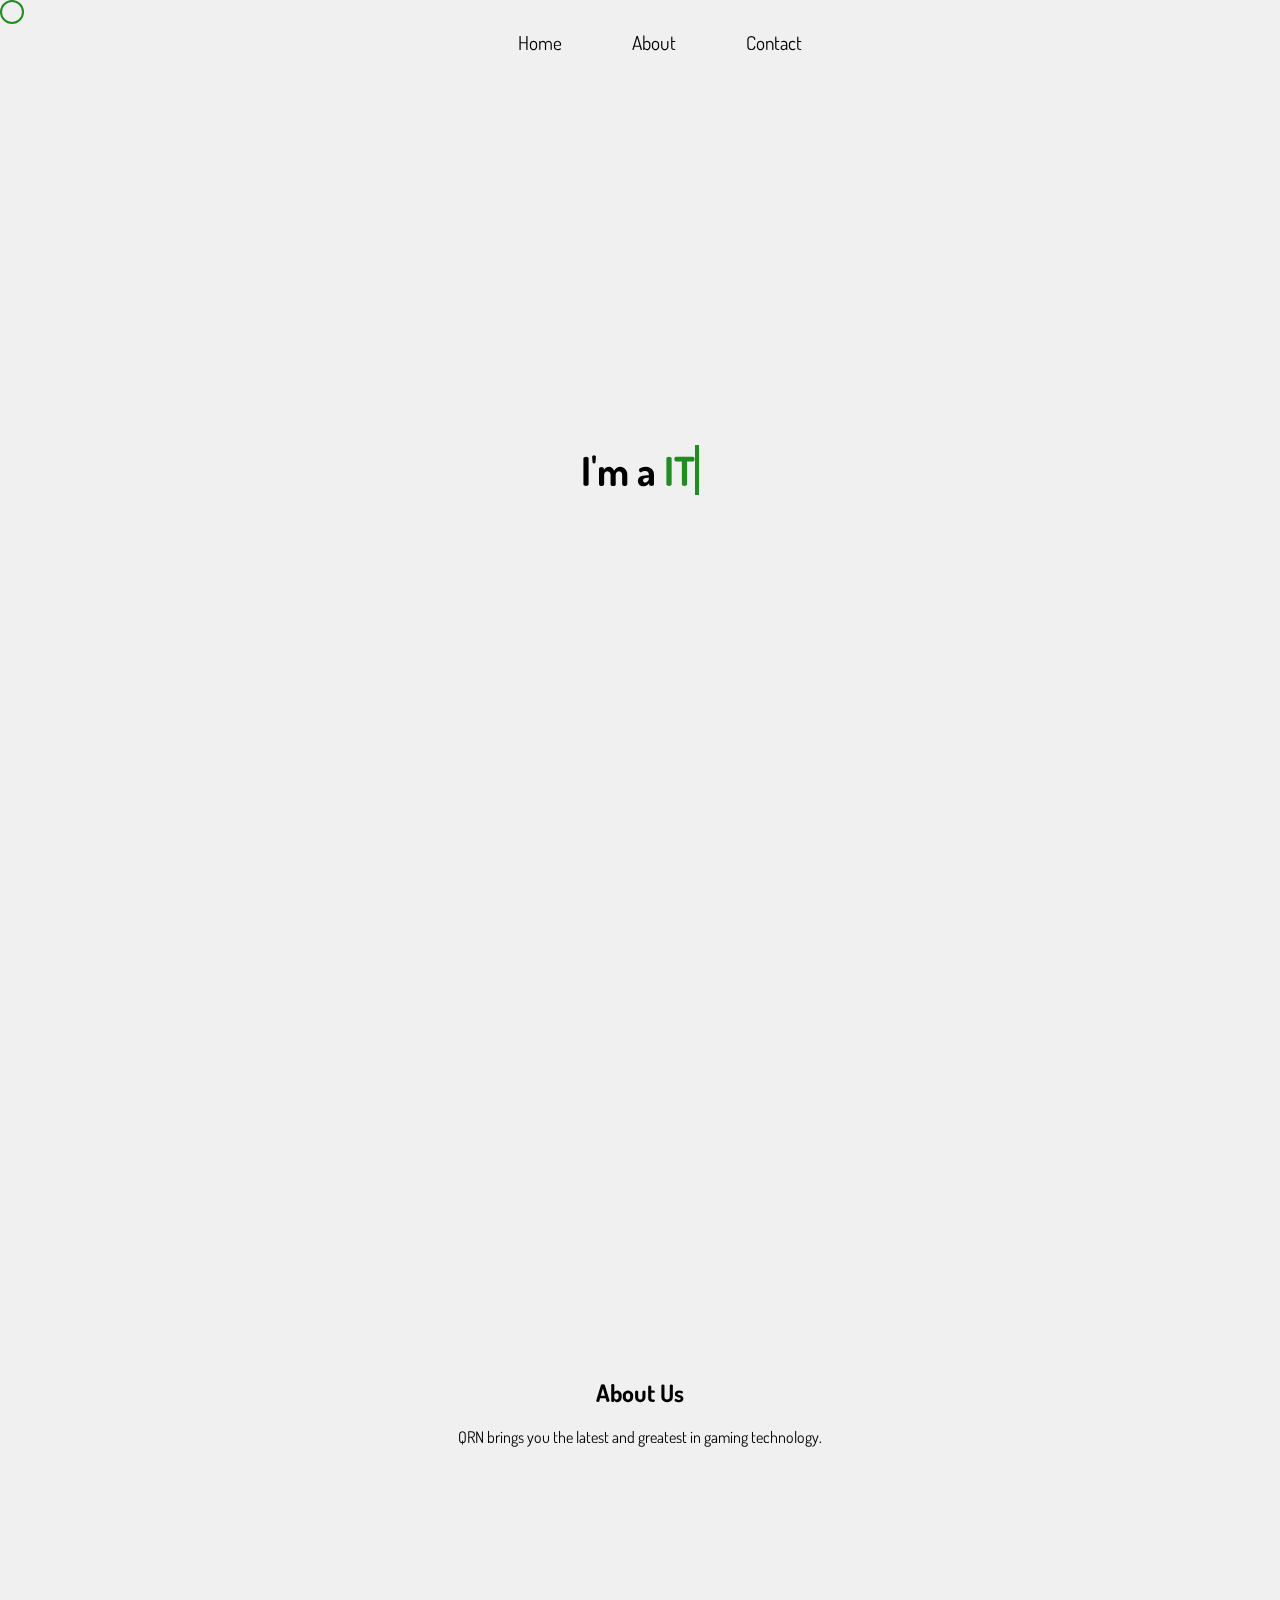
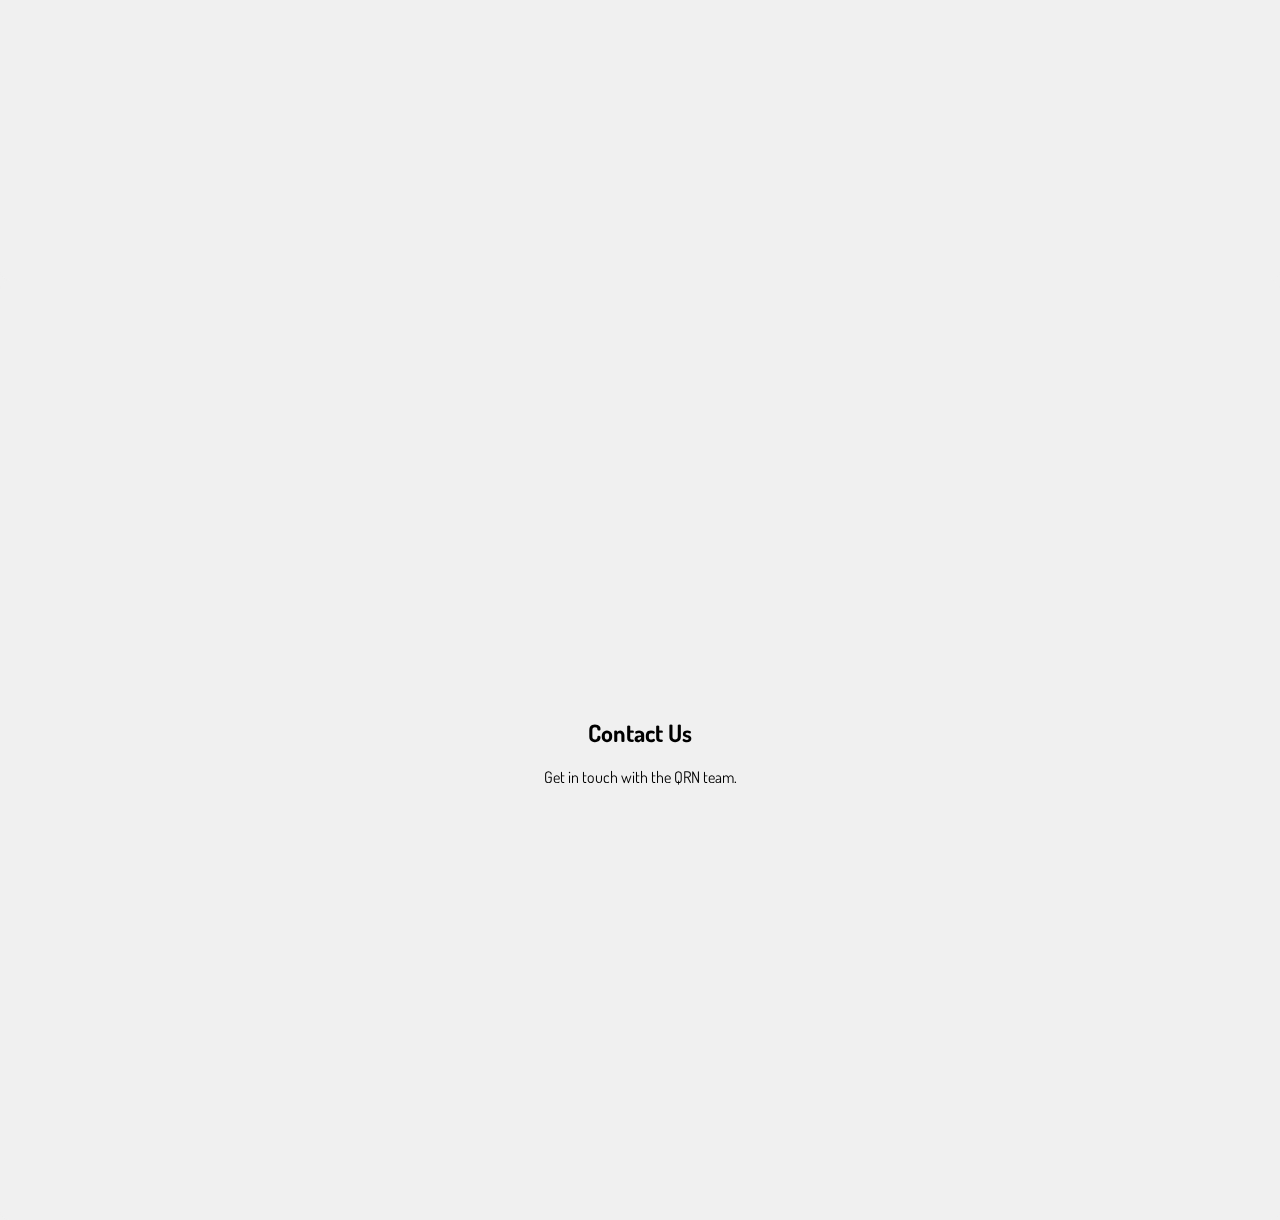
==== commit 53503af4: "Update index.html" ====
--- a/index.html
+++ b/index.html
@@ -18,7 +18,9 @@
                 <li><a href="#section4">Contact</a></li>
             </ul>
         </nav>
-        <button id="darkModeToggle">Dark Mode</button>
+        <div id="darkModeSwitch" class="switch">
+            <div class="switch-circle"></div>
+        </div>
     </header>
 
     <div class="cursor"></div>
--- a/styles.css
+++ b/styles.css
@@ -5,6 +5,11 @@
     background: #f0f0f0;
     color: #000;
     overflow-x: hidden;
+    background-image: url('grid-background.png'); /* Add your background image */
+    background-size: cover; /* Cover the entire area */
+    background-attachment: fixed; /* Make it fixed to create the parallax effect */
+    background-repeat: no-repeat;
+    background-position: center;
 }
 
 body.dark-mode {
@@ -13,7 +18,8 @@
 }
 
 header {
-    background: #f0f0f0;
+    background: rgba(240, 240, 240, 0.8); /* Semi-transparent background */
+    backdrop-filter: blur(10px); /* Blur effect */
     color: #000;
     padding: 20px;
     text-align: center;
@@ -27,8 +33,52 @@
 }
 
 header.dark-mode {
-    background: #1e1e1e;
-    color: #ffffff;
+    background: rgba(30, 30, 30, 0.8); /* Semi-transparent background */
+    backdrop-filter: blur(10px); /* Blur effect */
+    color: #ffffff;
+}
+
+nav ul {
+    list-style: none;
+    padding: 0;
+    margin: 0;
+    display: flex;
+}
+
+nav ul li {
+    position: relative;
+}
+
+nav ul li a {
+    display: inline-block;
+    padding: 10px 15px;
+    text-decoration: none;
+    color: inherit;
+    transition: color 0.3s ease, background-color 0.3s ease;
+    border-radius: 5px; /* Rounded corners for the hover box */
+}
+
+nav ul li a:hover {
+    color: #333; /* Change to your desired hover color */
+    background-color: rgba(0, 0, 0, 0.1); /* Light background on hover */
+}
+
+nav ul li a::after {
+    content: '';
+    position: absolute;
+    left: 0;
+    bottom: -5px;
+    width: 100%;
+    height: 2px;
+    background: #000; /* Line color */
+    transform: scaleX(0);
+    transform-origin: right;
+    transition: transform 0.3s ease;
+}
+
+nav ul li a.active::after {
+    transform: scaleX(1);
+    transform-origin: left;
 }
 
 header nav ul {
@@ -44,30 +94,35 @@
     position: relative;
 }
 
-header nav ul li:not(:last-child)::after {
-    content: '|';
-    position: absolute;
-    right: -15px;
-    color: #000;
-}
-
-header.dark-mode nav ul li:not(:last-child)::after {
-    color: #ffffff;
-}
-
 header nav ul li a {
+    display: inline-block;
     color: #000;
     text-decoration: none;
     font-size: 1.2em;
-    transition: color 0.3s;
+    padding: 10px 20px;
+    transition: color 0.2s ease, background-color 0.2s ease;
 }
 
 header nav ul li a:hover {
-    color: #008080;
+    background: rgba(0, 0, 0, 0.1); /* Light background on hover */
+}
+
+header nav ul li a:active {
+    transform: none; /* Remove transform on active state */
+    box-shadow: none; /* Remove box-shadow on active state */
 }
 
 header.dark-mode nav ul li a {
     color: #ffffff;
+}
+
+header.dark-mode nav ul li a:hover {
+    background: rgba(255, 255, 255, 0.1); /* Light background on hover in dark mode */
+}
+
+header.dark-mode nav ul li a:active {
+    transform: none; /* Remove transform on active state in dark mode */
+    box-shadow: none; /* Remove box-shadow on active state in dark mode */
 }
 
 section {
@@ -85,13 +140,16 @@
 }
 
 #section1, #section2, #section4 {
-    background: #f0f0f0;
+    background: rgba(240, 240, 240, 0.8); /* Semi-transparent background */
+    backdrop-filter: blur(10px); /* Blur effect */
+    border-radius: 10px; /* Optional: Rounded corners */
+    padding: 20px;
 }
 
 body.dark-mode #section1,
 body.dark-mode #section2,
 body.dark-mode #section4 {
-    background: #121212;
+    background: rgba(30, 30, 30, 0.8); /* Semi-transparent background in dark mode */
     color: #ffffff;
 }
 
@@ -168,9 +226,3 @@
     from, to { border-color: transparent; }
     50% { border-color: #80ff80; }
 }
-
-#section5 {
-    display: flex;
-    justify-content: center;
-    align-items: center;
-    padding: 50px 
